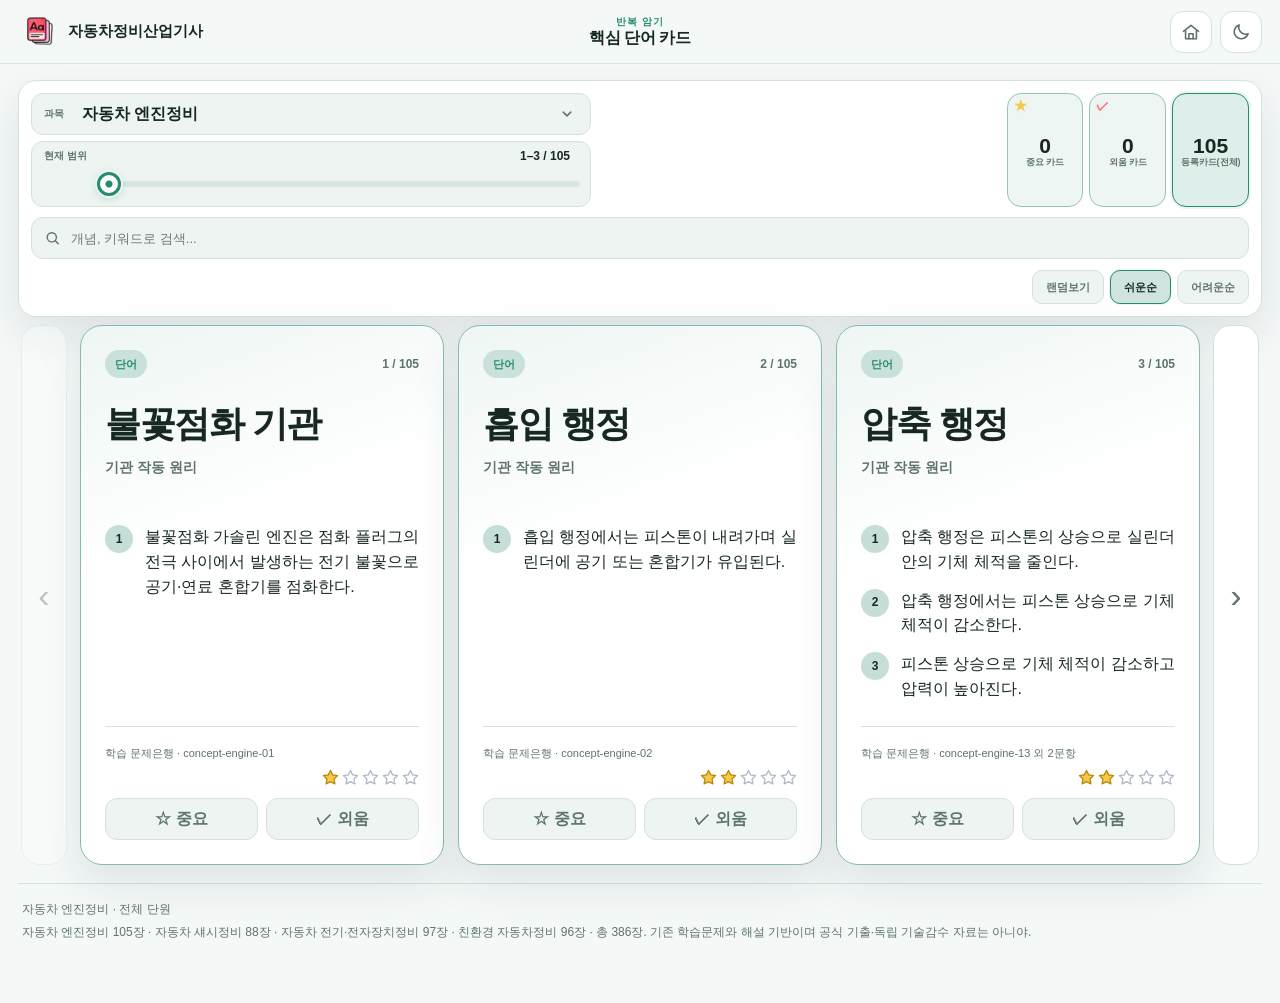
==== core-cards/index.html @ 16fc5773 "Add 386 source-linked automotive core word cards using reference study UI" ====
<!doctype html>
<html lang="ko">
<head>
  <meta charset="utf-8" />
  <meta name="viewport" content="width=device-width, initial-scale=1" />
  <meta name="theme-color" content="#f4f8f7" />
  <script>
  (() => {
    const key='automotiveQuizThemeV1';
    try {
      const saved=JSON.parse(localStorage.getItem(key)||'null');
      const theme=(saved==='dark'||saved==='light')?saved:(matchMedia('(prefers-color-scheme: dark)').matches?'dark':'light');
      document.documentElement.dataset.theme=theme;
      document.documentElement.style.colorScheme=theme;
      document.querySelector('meta[name="theme-color"]')?.setAttribute('content',theme==='dark'?'#101b19':'#f4f8f7');
    } catch (_) { document.documentElement.dataset.theme='light'; }
  })();
  </script>
  <link rel="icon" type="image/png" href="../assets/automotive-icon.png" />
  <title>핵심 단어 카드 | 자동차정비산업기사</title>
  <link rel="stylesheet" href="cards.css?v=1" />
</head>
<body>
  <header class="card-appbar">
    <a class="brand-link" href="../index.html" aria-label="기출문제 홈으로">
      <img src="../assets/core-card-icon.png?v=2.30" alt="" aria-hidden="true" />
      <span><strong>자동차정비산업기사</strong></span>
    </a>
    <div class="appbar-page-title" aria-label="반복 암기 핵심 단어 카드">
      <span>반복 암기</span>
      <strong>핵심 단어 카드</strong>
    </div>
    <div class="appbar-actions">
      <a class="home-btn" href="../index.html" aria-label="홈으로" title="홈으로">
        <svg class="home-icon" viewBox="0 0 24 24" aria-hidden="true">
          <path d="M3 11.2 12 4l9 7.2"/>
          <path d="M5.5 10.5V20h13v-9.5"/>
          <path d="M9.5 20v-6h5v6"/>
        </svg>
      </a>
      <button id="themeToggleBtn" class="theme-toggle-btn" type="button" aria-label="다크모드 켜기" title="다크모드 켜기" aria-pressed="false">
        <svg class="theme-icon theme-icon-moon" viewBox="0 0 24 24" aria-hidden="true"><path d="M20.5 14.2A8.5 8.5 0 0 1 9.8 3.5 8.5 8.5 0 1 0 20.5 14.2Z"/></svg>
        <svg class="theme-icon theme-icon-sun" viewBox="0 0 24 24" aria-hidden="true"><circle cx="12" cy="12" r="4"/><path d="M12 2v2M12 20v2M4.93 4.93l1.42 1.42M17.65 17.65l1.42 1.42M2 12h2M20 12h2M4.93 19.07l1.42-1.42M17.65 6.35l1.42-1.42"/></svg>
      </button>
    </div>
  </header>
  <main class="card-shell">
    <section class="card-controls" aria-label="핵심 단어 카드 필터">
      <div class="overview-row">
        <div class="scope-stack">
          <div class="scope-box subject-field">
            <span id="subjectLabel">과목</span>
            <div id="subjectPicker" class="subject-picker">
              <button
                id="subjectButton"
                class="subject-button"
                type="button"
                aria-haspopup="listbox"
                aria-expanded="false"
                aria-controls="subjectMenu"
                aria-labelledby="subjectLabel subjectButtonText"
              >
                <span id="subjectButtonText">자동차 엔진정비</span>
                <svg class="subject-chevron" viewBox="0 0 24 24" aria-hidden="true">
                  <path d="m7 9.5 5 5 5-5"></path>
                </svg>
              </button>
              <div id="subjectMenu" class="subject-menu" role="listbox" aria-labelledby="subjectLabel" hidden></div>
            </div>
          </div>
          <div class="scope-box progress-box">
            <span>현재 범위</span>
            <strong id="rangeText" aria-live="polite">1 / 105</strong>
            <div class="progress-seek">
              <div class="progress-track" aria-hidden="true"><span id="progressFill"></span></div>
              <input id="progressSlider" class="progress-slider" type="range"
                min="1" max="105" step="1" value="1"
                aria-label="현재 범위 빠른 이동" aria-describedby="progressHint"
                aria-valuetext="1 / 105" />
              <output id="progressPreview" class="progress-preview" for="progressSlider" hidden></output>
              <span id="progressHint" class="sr-only">드래그하거나 트랙을 눌러 이동. 화살표 키로 페이지 이동, Home과 End로 처음과 끝 이동.</span>
            </div>
          </div>
        </div>

        <div class="hero-stats" aria-label="카드 상태 요약">
          <button id="importantStatBtn" class="hero-badge hero-stat-btn important-stat" type="button" aria-pressed="false">
            <span class="hero-stat-icon" aria-hidden="true">★</span>
            <strong id="importantCount">0</strong><span>중요 카드</span>
          </button>
          <button id="memorizedStatBtn" class="hero-badge hero-stat-btn memorized-stat" type="button" aria-pressed="false">
            <span class="hero-stat-icon" aria-hidden="true">✓</span>
            <strong id="memorizedCount">0</strong><span>외움 카드</span>
          </button>
          <button id="registeredStatBtn" class="hero-badge hero-stat-btn registered-stat" type="button" aria-pressed="true">
            <strong id="heroCount">105</strong><span>등록카드(전체)</span>
          </button>
        </div>
      </div>

      <div id="searchField" class="search-field">
        <label class="search-input-wrap" for="cardSearch">
          <svg class="search-icon" viewBox="0 0 24 24" aria-hidden="true">
            <circle cx="11" cy="11" r="6.5"></circle>
            <path d="m16 16 4 4"></path>
          </svg>
          <span class="sr-only">카드 검색</span>
          <input
            id="cardSearch"
            type="search"
            placeholder="개념, 키워드로 검색..."
            autocomplete="off"
            role="combobox"
            aria-autocomplete="list"
            aria-expanded="false"
            aria-controls="searchPanel"
          />
        </label>
        <div id="searchPanel" class="search-panel" hidden>
          <section id="searchCategorySection" class="search-panel-section" aria-labelledby="searchCategoryTitle">
            <div class="search-panel-heading">
              <strong id="searchCategoryTitle">카테고리</strong>
              <span>눌러서 바로 보기</span>
            </div>
            <div id="searchCategoryList" class="search-category-list"></div>
          </section>
          <section id="searchSuggestSection" class="search-panel-section" aria-labelledby="searchSuggestTitle">
            <div class="search-panel-heading">
              <strong id="searchSuggestTitle">추천 키워드</strong>
              <span>입력하면 자동완성</span>
            </div>
            <div id="searchSuggestions" class="search-suggestions" role="listbox"></div>
          </section>
        </div>
      </div>

      <div class="order-controls" role="group" aria-label="카드 보기 순서">
        <button id="randomOrderBtn" class="order-btn" type="button" aria-pressed="false">랜덤보기</button>
        <button id="easyOrderBtn" class="order-btn active" type="button" aria-pressed="true">쉬운순</button>
        <button id="hardOrderBtn" class="order-btn" type="button" aria-pressed="false">어려운순</button>
      </div>
    </section>
    <section class="card-stage" aria-label="핵심 단어 카드">
      <button id="prevBtn" class="stage-nav prev" type="button" aria-label="이전 카드"><span class="stage-nav-icon" aria-hidden="true">‹</span></button>
      <div id="cardGrid" class="core-card-grid"></div>
      <button id="nextBtn" class="stage-nav next" type="button" aria-label="다음 카드"><span class="stage-nav-icon" aria-hidden="true">›</span></button>
    </section>
    <div id="mobileDots" class="mobile-dots" aria-hidden="true"></div>
    <footer class="card-footer">
      <p id="statusText">자동차 엔진정비 · 전체 단원</p>
      <p>자동차 엔진정비 105장 · 자동차 섀시정비 88장 · 자동차 전기·전자장치정비 97장 · 친환경 자동차정비 96장 · 총 386장. 기존 학습문제와 해설 기반이며 공식 기출·독립 기술감수 자료는 아니야.</p>
    </footer>
  </main>
  <script src="data.js?v=1"></script>
  <script src="cards.js?v=1"></script>
</body>
</html>
---- core-cards/cards.css ----
:root{
  --bg:#f5f7fb;--surface:#fff;--surface2:#f0f3f8;--text:#161b22;--muted:#697386;--line:#dfe4ec;
  --primary:#6f72e8;--primary2:#5559cf;--accent:#8174ff;--blueSoft:#edf0ff;--bad:#d94141;--badSoft:#fff0f0;
  --menuBg:#fff;--menuHover:#f0f3f8;--menuSelected:#e7eaff;--menuDisabled:#5b6575;
  --shadow:0 18px 46px rgba(27,39,65,.10);font-family:-apple-system,BlinkMacSystemFont,"Segoe UI","Noto Sans KR",sans-serif
}
:root[data-theme="dark"]{color-scheme:dark;--bg:#080d18;--surface:#111a2b;--surface2:#18243a;--text:#eef2ff;--muted:#98a7bd;--line:#2a3852;--primary:#6f8cff;--primary2:#5574e8;--accent:#8174ff;--blueSoft:#1b2a4a;--bad:#ff6673;--badSoft:#351923;--menuBg:#111a2b;--menuHover:#1c2940;--menuSelected:#25345c;--menuDisabled:#a7b4c7;--shadow:0 18px 46px rgba(0,0,0,.34)}
*{box-sizing:border-box} html,body{margin:0;min-height:100%;background:var(--bg);color:var(--text)} body{transition:background-color .18s ease,color .18s ease}
button,input,select,a{font:inherit} button{cursor:pointer} button:disabled{cursor:default;opacity:.38} a{color:inherit}
.sr-only{position:absolute;width:1px;height:1px;padding:0;margin:-1px;overflow:hidden;clip:rect(0,0,0,0);white-space:nowrap;border:0}
.card-appbar{
  position:sticky;top:0;z-index:50;min-height:64px;
  display:grid;grid-template-columns:minmax(0,1fr) auto minmax(0,1fr);align-items:center;gap:16px;
  padding:8px max(18px,calc((100vw - 1440px)/2));
  border-bottom:1px solid color-mix(in srgb,var(--line) 85%,transparent);
  background:color-mix(in srgb,var(--bg) 88%,transparent);
  -webkit-backdrop-filter:blur(16px);backdrop-filter:blur(16px)
}
.brand-link{justify-self:start;display:flex;align-items:center;gap:10px;text-decoration:none;min-width:0}
.brand-link img{width:40px;height:40px;object-fit:contain}
.brand-link span{display:block;min-width:0}
.brand-link strong{display:block;font-size:15px;white-space:nowrap}
.appbar-page-title{justify-self:center;display:grid;place-items:center;gap:1px;text-align:center;line-height:1.15}
.appbar-page-title span{color:var(--accent);font-size:10px;font-weight:900;letter-spacing:.1em}
.appbar-page-title strong{font-size:16px;white-space:nowrap;letter-spacing:-.03em}
.appbar-actions{justify-self:end;display:flex;align-items:center;gap:8px}
.home-btn,.theme-toggle-btn{min-height:42px;border:1px solid var(--line);border-radius:13px;background:var(--surface);color:var(--text);display:inline-flex;align-items:center;justify-content:center;text-decoration:none;font-weight:800}
.home-btn{width:42px;min-width:42px;padding:0;color:var(--muted)}.theme-toggle-btn{width:42px;min-width:42px;padding:0;display:inline-grid;place-items:center;color:var(--muted)}
.theme-toggle-btn:hover,.home-btn:hover{border-color:var(--accent);color:var(--accent);background:var(--surface2)}
.home-icon{width:20px;height:20px;fill:none;stroke:currentColor;stroke-width:1.9;stroke-linecap:round;stroke-linejoin:round}
.theme-icon{grid-area:1/1;width:20px;height:20px;fill:none;stroke:currentColor;stroke-width:1.9;stroke-linecap:round;stroke-linejoin:round}
.theme-icon-sun{display:none}:root[data-theme="dark"] .theme-icon-moon{display:none}:root[data-theme="dark"] .theme-icon-sun{display:block}

.card-shell{width:min(1440px,calc(100% - 36px));margin:0 auto;padding:16px 0 60px}
.card-controls{display:grid;gap:10px;padding:12px;border:1px solid var(--line);border-radius:18px;background:var(--surface);box-shadow:var(--shadow)}
.overview-row{display:flex;align-items:stretch;justify-content:space-between;gap:clamp(10px,6vw,96px)}
.scope-stack{flex:1 1 480px;max-width:560px;min-width:0;display:grid;gap:6px}
.scope-box{min-height:42px;border:1px solid var(--line);border-radius:12px;background:var(--surface2)}
.subject-field{position:relative;display:grid;grid-template-columns:auto minmax(0,1fr);align-items:center;gap:10px;padding:0 8px 0 12px;overflow:visible}
.subject-field>span,.progress-box>span{color:var(--muted);font-size:10px;font-weight:900;white-space:nowrap}
.subject-field:focus-within{border-color:var(--accent);box-shadow:0 0 0 3px color-mix(in srgb,var(--accent) 18%,transparent)}
.subject-picker{position:relative;min-width:0}
.subject-button{width:100%;height:34px;display:grid;grid-template-columns:minmax(0,1fr) 20px;align-items:center;gap:8px;padding:0 4px 0 8px;border:0;background:transparent;color:var(--text);font-weight:800;text-align:left;outline:none}
.subject-button>span{overflow:hidden;text-overflow:ellipsis;white-space:nowrap}
.subject-chevron{width:18px;height:18px;fill:none;stroke:var(--muted);stroke-width:2;stroke-linecap:round;stroke-linejoin:round;transition:transform .15s ease,stroke .15s ease}
.subject-picker.open .subject-chevron{transform:rotate(180deg);stroke:var(--accent)}
.subject-menu{position:absolute;left:-8px;right:auto;width:min(580px,calc(100vw - 78px));top:calc(100% + 7px);z-index:95;display:grid;gap:3px;max-height:min(420px,58vh);overflow:auto;padding:7px;border:1px solid color-mix(in srgb,var(--accent) 28%,var(--line));border-radius:12px;background:var(--menuBg);box-shadow:0 20px 46px rgba(0,0,0,.24);color:var(--text);overscroll-behavior:contain}
.subject-menu[hidden]{display:none}
.subject-option{width:100%;min-height:40px;display:flex;flex-wrap:wrap;align-items:center;justify-content:space-between;gap:5px 10px;padding:8px 10px;border:1px solid transparent;border-radius:9px;background:transparent;color:var(--text);text-align:left;font-weight:750;line-height:1.3}
.subject-option:hover,.subject-option:focus-visible{background:var(--menuHover);border-color:color-mix(in srgb,var(--accent) 24%,var(--line));outline:none}
.subject-option.active{background:var(--menuSelected);border-color:color-mix(in srgb,var(--accent) 48%,var(--line));color:var(--text)}
.subject-option.disabled{cursor:not-allowed;color:var(--menuDisabled);background:transparent}
.subject-option.disabled:hover{border-color:transparent;background:transparent}
.subject-option-name{min-width:0;flex:1 1 185px;overflow-wrap:anywhere}
.subject-option-counts{display:inline-flex;align-items:center;gap:3px;flex:0 0 auto;margin-left:auto;white-space:nowrap;font-size:11px;font-weight:650;font-variant-numeric:tabular-nums;color:var(--muted)}
.subject-option-count-important{color:#a67a05}
:root[data-theme="dark"] .subject-option-count-important{color:#facc15}
.subject-option-count-memorized{color:var(--muted)}
.subject-option-count-separator{opacity:.7}
.subject-option-status{flex:0 0 auto;padding:2px 6px;border-radius:999px;border:1px solid color-mix(in srgb,var(--menuDisabled) 42%,var(--line));color:var(--menuDisabled);font-size:9px;font-weight:850;white-space:nowrap}
.progress-box{position:relative;display:grid;grid-template-columns:auto 1fr auto;align-items:center;gap:4px 10px;padding:7px 10px 5px 12px}
.progress-box strong{justify-self:end;font-size:12px;font-variant-numeric:tabular-nums}
.progress-seek{position:relative;grid-column:2/4;min-width:0;height:34px;display:flex;align-items:center}
.progress-track{position:absolute;left:0;right:0;top:50%;transform:translateY(-50%);height:6px;overflow:hidden;border-radius:999px;background:color-mix(in srgb,var(--line) 75%,transparent);pointer-events:none}
.progress-track span{display:block;width:0;height:100%;border-radius:inherit;background:linear-gradient(90deg,var(--accent),var(--primary));transition:width .12s linear}
.progress-slider{position:relative;z-index:2;display:block;width:100%;height:40px;margin:0;padding:0;border:0;outline:none;background:transparent;color:var(--accent);appearance:none;-webkit-appearance:none;cursor:grab;touch-action:pan-y}
.progress-slider:active{cursor:grabbing}
.progress-slider:disabled{cursor:default;opacity:.6}
.progress-slider::-webkit-slider-runnable-track{height:6px;background:transparent;border:0}
.progress-slider::-moz-range-track{height:6px;background:transparent;border:0}
.progress-slider::-webkit-slider-thumb{appearance:none;-webkit-appearance:none;width:24px;height:24px;margin-top:-9px;border:3px solid var(--accent);border-radius:50%;background:radial-gradient(circle,var(--accent) 0 3px,var(--surface) 4px);box-shadow:0 0 0 2px var(--surface2),0 2px 9px color-mix(in srgb,var(--accent) 28%,transparent);transition:box-shadow .15s ease,transform .15s ease}
.progress-slider::-moz-range-thumb{width:20px;height:20px;border:3px solid var(--accent);border-radius:50%;background:radial-gradient(circle,var(--accent) 0 3px,var(--surface) 4px);box-shadow:0 0 0 2px var(--surface2),0 2px 9px color-mix(in srgb,var(--accent) 28%,transparent)}
.progress-slider:focus-visible::-webkit-slider-thumb,.progress-slider:hover:not(:disabled)::-webkit-slider-thumb{box-shadow:0 0 0 5px color-mix(in srgb,var(--accent) 22%,transparent),0 2px 9px color-mix(in srgb,var(--accent) 25%,transparent)}
.progress-slider:focus-visible::-moz-range-thumb,.progress-slider:hover:not(:disabled)::-moz-range-thumb{box-shadow:0 0 0 5px color-mix(in srgb,var(--accent) 22%,transparent),0 2px 9px color-mix(in srgb,var(--accent) 25%,transparent)}
.progress-preview{position:absolute;z-index:3;bottom:calc(100% - 1px);left:clamp(32px,var(--seek-percent,0%),calc(100% - 32px));transform:translateX(-50%);padding:5px 9px;border:1px solid var(--accent);border-radius:8px;background:var(--surface);color:var(--text);font-size:11px;font-weight:850;white-space:nowrap;font-variant-numeric:tabular-nums;box-shadow:var(--shadow);pointer-events:none}
.progress-preview[hidden]{display:none}

.hero-stats{flex:0 0 auto;display:grid;grid-template-columns:repeat(3,clamp(56px,6vw,80px));gap:6px;align-items:stretch}
.hero-badge{
  position:relative;min-width:0;min-height:90px;display:grid;place-items:center;align-content:center;gap:1px;
  padding:8px 5px 6px;border:1px solid color-mix(in srgb,var(--accent) 35%,var(--line));
  border-radius:14px;background:color-mix(in srgb,var(--accent) 8%,var(--surface));color:var(--text)
}
.hero-badge strong{font-size:21px;line-height:1}
.hero-badge>span:not(.hero-stat-icon){color:var(--muted);font-size:9px;font-weight:850;line-height:1.15;text-align:center;word-break:keep-all}
.hero-stat-btn{appearance:none;text-align:center;transition:transform .15s ease,border-color .15s ease,background .15s ease,box-shadow .15s ease}
.hero-stat-btn:hover{transform:translateY(-1px);border-color:var(--accent);box-shadow:0 10px 26px color-mix(in srgb,var(--accent) 12%,transparent)}
.hero-stat-btn.active,.hero-stat-btn[aria-pressed="true"]{border-color:var(--accent);background:color-mix(in srgb,var(--accent) 15%,var(--surface));box-shadow:0 0 0 2px color-mix(in srgb,var(--accent) 9%,transparent)}
.hero-stat-icon{position:absolute;left:6px;top:5px;font-size:13px;font-weight:950;line-height:1}
.important-stat .hero-stat-icon{color:#f5c84b;text-shadow:0 0 10px rgba(245,200,75,.18)}
.memorized-stat .hero-stat-icon{color:#ff6673;text-shadow:0 0 10px rgba(255,102,115,.18)}

.search-field{position:relative;display:block;z-index:35}
.search-input-wrap{position:relative;display:block}
.search-icon{position:absolute;left:13px;top:50%;width:17px;height:17px;transform:translateY(-50%);fill:none;stroke:var(--muted);stroke-width:2;stroke-linecap:round;pointer-events:none}
.search-field input{width:100%;height:42px;padding:0 42px 0 39px;border:1px solid var(--line);border-radius:12px;background:var(--surface2);color:var(--text);outline:none;font-size:13px}
.search-field input:focus{border-color:var(--accent);box-shadow:0 0 0 3px color-mix(in srgb,var(--accent) 18%,transparent)}
.search-panel{position:absolute;left:0;right:0;top:calc(100% + 7px);z-index:80;max-height:min(460px,62vh);overflow:auto;padding:12px;border:1px solid color-mix(in srgb,var(--accent) 30%,var(--line));border-radius:16px;background:color-mix(in srgb,var(--surface) 96%,var(--bg));box-shadow:0 22px 50px rgba(0,0,0,.24);overscroll-behavior:contain}
.search-panel[hidden]{display:none}
.search-panel-section+.search-panel-section{margin-top:13px;padding-top:12px;border-top:1px solid var(--line)}
.search-panel-section[hidden]{display:none}
.search-panel-section.searching{margin-top:0;padding-top:0;border-top:0}
.search-panel-heading{display:flex;align-items:center;justify-content:space-between;gap:12px;margin:0 2px 8px}
.search-panel-heading strong{font-size:11px}
.search-panel-heading span{color:var(--muted);font-size:9px;font-weight:750}
.search-category-list{display:flex;flex-wrap:wrap;gap:6px}
.search-category-chip{min-height:34px;padding:0 11px;border:1px solid var(--line);border-radius:999px;background:var(--surface2);color:var(--muted);font-size:11px;font-weight:850}
.search-category-chip:hover,.search-category-chip.active{border-color:var(--accent);background:color-mix(in srgb,var(--accent) 14%,var(--surface2));color:var(--text)}
.search-suggestions{display:grid;gap:3px}
.search-suggestion{width:100%;min-height:48px;display:grid;grid-template-columns:30px minmax(0,1fr);align-items:center;gap:8px;padding:6px 9px;border:0;border-radius:10px;background:transparent;color:var(--text);text-align:left}
.search-suggestion:hover,.search-suggestion.active{background:color-mix(in srgb,var(--accent) 12%,var(--surface2))}
.search-suggestion-icon{display:grid;place-items:center;width:26px;height:26px;border-radius:8px;background:var(--surface2);color:var(--muted);font-size:16px}
.search-suggestion-text{display:grid;gap:2px;min-width:0}
.search-suggestion-text strong{overflow:hidden;text-overflow:ellipsis;white-space:nowrap;font-size:12px}
.search-suggestion-text small{overflow:hidden;text-overflow:ellipsis;white-space:nowrap;color:var(--muted);font-size:9px}
.search-suggestion-empty{margin:0;padding:15px 8px;color:var(--muted);font-size:11px;text-align:center}
.order-controls{display:flex;justify-content:flex-end;gap:6px;padding-top:1px}
.order-btn{min-height:34px;padding:0 13px;border:1px solid var(--line);border-radius:10px;background:var(--surface2);color:var(--muted);font-size:11px;font-weight:850}
.order-btn:hover{border-color:var(--accent);color:var(--accent)}
.order-btn.active,.order-btn[aria-pressed="true"]{border-color:var(--accent);background:color-mix(in srgb,var(--accent) 15%,var(--surface2));color:var(--text);box-shadow:0 0 0 1px color-mix(in srgb,var(--accent) 8%,transparent)}
.card-stage{position:relative;display:grid;grid-template-columns:52px minmax(0,1fr) 52px;align-items:stretch;gap:10px;margin-top:8px}.core-card-grid{display:grid;grid-template-columns:1fr;gap:14px;min-width:0}.stage-nav{position:relative;align-self:stretch;justify-self:center;width:46px;height:auto;min-height:0;padding:0;border:1px solid var(--line);border-radius:18px;background:var(--surface);color:var(--muted);box-shadow:none;font-size:34px;line-height:1}
.stage-nav-icon{position:absolute;top:min(50%,300px);left:50%;transform:translate(-50%,-50%);pointer-events:none}
.stage-nav:focus-visible{outline:3px solid var(--accent);outline-offset:3px}.stage-nav:hover:not(:disabled){border-color:var(--accent);color:var(--accent);background:var(--surface2)}
.core-card{min-height:520px;display:flex;flex-direction:column;overflow:hidden;padding:24px;border:1px solid color-mix(in srgb,var(--accent) 44%,var(--line));border-radius:22px;background:linear-gradient(160deg,color-mix(in srgb,var(--accent) 8%,var(--surface)) 0%,var(--surface) 38%,var(--surface) 100%);box-shadow:var(--shadow)}
.card-topline{display:flex;align-items:center;justify-content:space-between;gap:10px}.card-tag{display:inline-flex;align-items:center;min-height:28px;padding:0 10px;border-radius:999px;background:color-mix(in srgb,var(--accent) 18%,var(--surface2));color:var(--accent);font-size:11px;font-weight:900}.card-index{color:var(--muted);font-size:12px;font-weight:800;font-variant-numeric:tabular-nums}
.core-card h2{margin:22px 0 8px;font-size:clamp(27px,3vw,36px);letter-spacing:-.04em}.card-aliases{min-height:46px;margin:0;color:var(--muted);font-size:14px;font-weight:700;line-height:1.55}.card-bullets{display:grid;gap:14px;margin:22px 0 0;padding:0;list-style:none;counter-reset:item}.card-bullets li{display:grid;grid-template-columns:30px minmax(0,1fr);gap:10px;align-items:start;font-size:16px;line-height:1.55}.card-bullets li::before{content:counter(item);counter-increment:item;display:grid;place-items:center;width:28px;height:28px;border-radius:50%;background:color-mix(in srgb,var(--accent) 20%,var(--surface2));color:var(--text);font-size:12px;font-weight:900}
.card-formula{margin-top:18px;padding:13px 14px;border:1px solid color-mix(in srgb,var(--accent) 35%,var(--line));border-radius:14px;background:color-mix(in srgb,var(--accent) 7%,var(--surface2));display:grid;gap:6px}
.card-formula span{color:var(--accent);font-size:10px;font-weight:900;letter-spacing:.08em}
.card-formula strong{font-size:15px;line-height:1.55;word-break:keep-all}
.card-visual{margin-top:18px;min-height:150px;display:grid;place-items:center;padding:8px;border:1px solid var(--line);border-radius:16px;background:color-mix(in srgb,var(--surface2) 84%,transparent);color:var(--text)}
.card-visual svg{display:block;width:min(100%,300px);height:auto;overflow:visible}
.visual-legend{width:100%;display:flex;flex-wrap:wrap;justify-content:center;gap:5px 7px;margin-top:6px;padding-top:9px;border-top:1px solid color-mix(in srgb,var(--line) 78%,transparent)}
.visual-legend-item{display:inline-flex;align-items:center;gap:4px;min-height:24px;padding:3px 7px;border-radius:8px;background:color-mix(in srgb,var(--surface) 72%,transparent);color:var(--muted);font-size:10px;line-height:1.3}
.visual-legend-item b{color:var(--text);font-size:10px;font-weight:900;font-style:normal}
.visual-legend-item em{font:inherit;font-style:normal;color:var(--muted)}
.v-axis,.v-boundary{fill:none;stroke:var(--muted);stroke-width:2;stroke-linecap:round;stroke-linejoin:round}
.v-main{fill:none;stroke:var(--accent);stroke-width:4;stroke-linecap:round;stroke-linejoin:round}
.v-alt{fill:none;stroke:var(--primary);stroke-width:3;stroke-linecap:round;stroke-linejoin:round;opacity:.72}
.v-arrow{fill:none;stroke:var(--text);stroke-width:2.2;stroke-linecap:round;stroke-linejoin:round}
.v-web{fill:none;stroke:#f5c84b;stroke-width:2.2;stroke-linecap:round;stroke-linejoin:round}
.v-point{fill:#ff6673;stroke:var(--surface);stroke-width:2}
.v-zone{fill:color-mix(in srgb,var(--accent) 6%,transparent);stroke:var(--accent);stroke-width:1.7}
.z2{opacity:.88}.z3{opacity:.72}.z4{opacity:.56}.z5{opacity:.4}
.v-sector{fill:color-mix(in srgb,var(--accent) 16%,transparent);stroke:var(--accent);stroke-width:1.5}.s2{opacity:.72}.s3{opacity:.52}
.v-core,.v-nucleus{fill:color-mix(in srgb,var(--accent) 45%,var(--surface));stroke:var(--accent);stroke-width:2}
.v-box{fill:color-mix(in srgb,var(--accent) 8%,var(--surface));stroke:var(--accent);stroke-width:1.5}
.v-label,.v-text,.v-note,.v-title,.v-formula,.v-mini{fill:currentColor;font-family:inherit}
.v-civil-box{fill:color-mix(in srgb,var(--accent) 10%,var(--surface));stroke:var(--accent);stroke-width:1.4}
.v-civil-common{fill:color-mix(in srgb,var(--accent) 24%,var(--surface2));stroke:var(--accent);stroke-width:1.1}
.v-civil-object{fill:color-mix(in srgb,#e5b341 18%,var(--surface));stroke:#d4a22d;stroke-width:1.5}
.v-civil-line,.v-civil-dashed,.v-civil-sep,.v-civil-arrowtip{fill:none;stroke:var(--muted);stroke-width:2;stroke-linecap:round;stroke-linejoin:round}
.v-civil-dashed{stroke-dasharray:4 4;stroke:var(--accent)}
.v-civil-arrowtip{stroke:var(--accent)}
.v-civil-sep{opacity:.45;stroke-width:1.1}
.v-civil-text,.v-civil-title,.v-civil-heading,.v-civil-caption{font-family:inherit;fill:currentColor}
.v-civil-heading{font-size:11px;font-weight:900}
.v-civil-text{font-size:10px;font-weight:800}
.v-civil-title{font-size:10px;font-weight:900}
.v-civil-caption{font-size:9.5px;font-weight:750;fill:var(--muted)}
.v-label,.v-note{font-size:11px}.v-text{font-size:12px;font-weight:800}.v-title{font-size:12px;font-weight:900}.v-formula{font-size:15px;font-weight:900}.v-mini{font-size:9px;font-weight:850}
.card-illustration{margin-top:20px;display:flex;justify-content:center}.card-illustration img{max-width:100%;max-height:160px;object-fit:contain}.card-spacer{flex:1 1 auto;min-height:24px}
.card-meta-row{display:flex;flex-wrap:wrap;align-items:center;justify-content:space-between;gap:8px 12px;padding-top:18px;border-top:1px solid var(--line)}
.card-source{flex:1 1 225px;min-width:0;margin:0;color:var(--muted);font-size:11px;line-height:1.5;overflow-wrap:anywhere}
.card-importance{display:inline-flex;align-items:center;gap:3px;flex:0 0 auto;margin-left:auto}
.importance-star{display:block;width:17px;height:17px;fill:none;stroke:var(--muted);stroke-width:1.8;stroke-linecap:round;stroke-linejoin:round}
.importance-star.is-active{stroke:#b88705}
:root[data-theme="light"] .importance-star.is-active{fill:#f5c84b;stroke:#b88705}
:root[data-theme="light"] .importance-star.is-inactive{fill:none;stroke:#aeb7c5;opacity:1}
:root[data-theme="dark"] .importance-star.is-active{stroke:#facc15}
.importance-star.is-inactive{opacity:.55}
.card-actions{display:grid;grid-template-columns:1fr 1fr;gap:8px;margin-top:12px}.card-action{min-height:42px;border:1px solid var(--line);border-radius:12px;background:var(--surface2);color:var(--muted);font-weight:850}.card-action:hover{border-color:var(--accent);color:var(--accent)}.card-action.active{border-color:var(--accent);background:color-mix(in srgb,var(--accent) 16%,var(--surface2));color:var(--text)}
.mobile-dots{display:none;justify-content:center;gap:6px;margin-top:14px}.mobile-dots span{width:7px;height:7px;border-radius:50%;background:var(--line)}.mobile-dots span.active{width:20px;border-radius:999px;background:var(--accent)}
.empty-state{grid-column:1/-1;min-height:380px;display:grid;place-items:center;padding:30px;border:1px dashed var(--line);border-radius:22px;background:var(--surface);color:var(--muted);text-align:center}
.card-footer{margin-top:18px;padding:16px 4px 0;border-top:1px solid var(--line);color:var(--muted);font-size:12px;line-height:1.6}.card-footer p{margin:0}.card-footer p+p{margin-top:4px}
@media(min-width:980px){.core-card-grid{grid-template-columns:repeat(2,minmax(0,1fr))}}@media(min-width:1280px){.core-card-grid{grid-template-columns:repeat(3,minmax(0,1fr))}}@media(max-width:979px){.core-card-grid{grid-template-columns:1fr}}
@media(max-width:760px){
  .card-appbar{min-height:58px;padding:7px 10px;gap:8px}
  .brand-link{gap:7px}.brand-link img{width:34px;height:34px}.brand-link strong{font-size:12px}
  .appbar-page-title span{font-size:8px}.appbar-page-title strong{font-size:13px}
  .home-btn{display:inline-flex;width:38px;min-width:38px;min-height:38px;border-radius:11px}.home-icon{width:18px;height:18px}.theme-toggle-btn{width:38px;min-width:38px;min-height:38px;border-radius:11px}.theme-icon{width:18px;height:18px}
  .card-shell{width:min(100% - 14px,720px);padding:10px 0 44px}
  .card-controls{gap:8px;padding:8px;border-radius:15px}
  .overview-row{gap:8px}
  .scope-stack{flex:1 1 auto;max-width:none;gap:5px}
  .scope-box{min-height:40px;border-radius:11px}
  .subject-field{gap:6px;padding:0 7px 0 9px}
  .subject-field>span,.progress-box>span{font-size:9px}
  .subject-button{height:31px;padding-left:4px;font-size:11px}.subject-menu{left:-7px;right:auto}.subject-option{min-height:38px;font-size:11px}.subject-option-counts{font-size:10px}
  .progress-box{grid-template-columns:auto 1fr auto;gap:5px 7px;padding:6px 7px 5px 9px}
  .progress-box strong{font-size:11px}
  .hero-stats{grid-template-columns:repeat(3,54px);gap:4px}
  .hero-badge{min-height:85px;padding:7px 3px 5px;border-radius:12px}
  .hero-badge strong{font-size:19px}
  .hero-badge>span:not(.hero-stat-icon){font-size:8px}
  .hero-stat-icon{left:5px;top:4px;font-size:12px}
  .search-field input{height:40px;font-size:12px}
  .search-panel{top:calc(100% + 5px);max-height:58vh;padding:10px;border-radius:13px}
  .search-category-list{gap:5px}.search-category-chip{min-height:31px;padding:0 9px;font-size:10px}
  .order-controls{display:grid;grid-template-columns:repeat(3,1fr);gap:5px}.order-btn{min-height:32px;padding:0 5px;font-size:10px}
  .search-suggestion{min-height:44px;padding:5px 7px}.search-suggestion-text strong{font-size:11px}.search-suggestion-text small{font-size:8px}
  .card-stage{grid-template-columns:1fr;margin-top:6px}
  .stage-nav{position:fixed;z-index:40;bottom:16px;width:52px;height:52px;min-height:0;border-radius:16px;box-shadow:var(--shadow)}
  .stage-nav-icon{top:50%}
  .stage-nav.prev{left:16px}.stage-nav.next{right:16px}
  .core-card{min-height:calc(100dvh - 245px);padding:20px 18px;border-radius:20px}
  .core-card h2{font-size:30px}.card-aliases{min-height:0}.card-bullets li{font-size:16px}
  .visual-legend{gap:4px 5px;margin-top:5px;padding-top:7px}.visual-legend-item{min-height:22px;padding:3px 6px;font-size:9px}.visual-legend-item b{font-size:9px}
  .mobile-dots{display:flex}.card-footer{padding-bottom:62px}
}
@media(max-width:430px){
  .card-appbar{grid-template-columns:minmax(0,1fr) auto auto}
  .brand-link strong{font-size:11px}.appbar-page-title{padding:0 2px}.appbar-page-title strong{font-size:12px}
  .appbar-page-title span{font-size:7px}
  .card-shell{width:calc(100% - 10px)}
  .overview-row{gap:6px}
  .scope-stack{min-width:0}
  .hero-stats{grid-template-columns:repeat(3,50px);gap:3px}
  .hero-badge{min-height:82px;padding:7px 2px 4px;border-radius:11px}
  .hero-badge strong{font-size:18px}.hero-badge>span:not(.hero-stat-icon){font-size:7.5px}
  .scope-box{min-height:38px}.subject-field{padding-left:7px}.subject-button{font-size:10px}.subject-option{font-size:10px;padding:9px 8px}.subject-option-counts{font-size:9px;gap:2px}
  .progress-box{padding-left:7px}.progress-box strong{font-size:10px}
  .search-field input{height:38px}
  .core-card{min-height:520px}
}
@media(prefers-reduced-motion:reduce){*{scroll-behavior:auto!important;transition:none!important}}

/* Automotive theme; layout and interactions follow the real-estate core-card reference. */
:root{--bg:#f4f8f7;--surface:#fff;--surface2:#edf4f1;--text:#172822;--muted:#5e746a;--line:#d3e2db;--primary:#258c73;--primary2:#166b55;--accent:#258c73;--blueSoft:#e2f3ed;--menuBg:#fff;--menuHover:#edf4f1;--menuSelected:#d9eee5}
:root[data-theme="dark"]{--bg:#101b19;--surface:#192723;--surface2:#223832;--text:#edf7f3;--muted:#a4bcb4;--line:#344a42;--primary:#59c9ab;--primary2:#80dabe;--accent:#59c9ab;--blueSoft:#264239;--menuBg:#192723;--menuHover:#223832;--menuSelected:#29493d}
.card-aliases{color:var(--muted)}.card-source{overflow-wrap:anywhere}.card-bullets{overflow-wrap:anywhere}
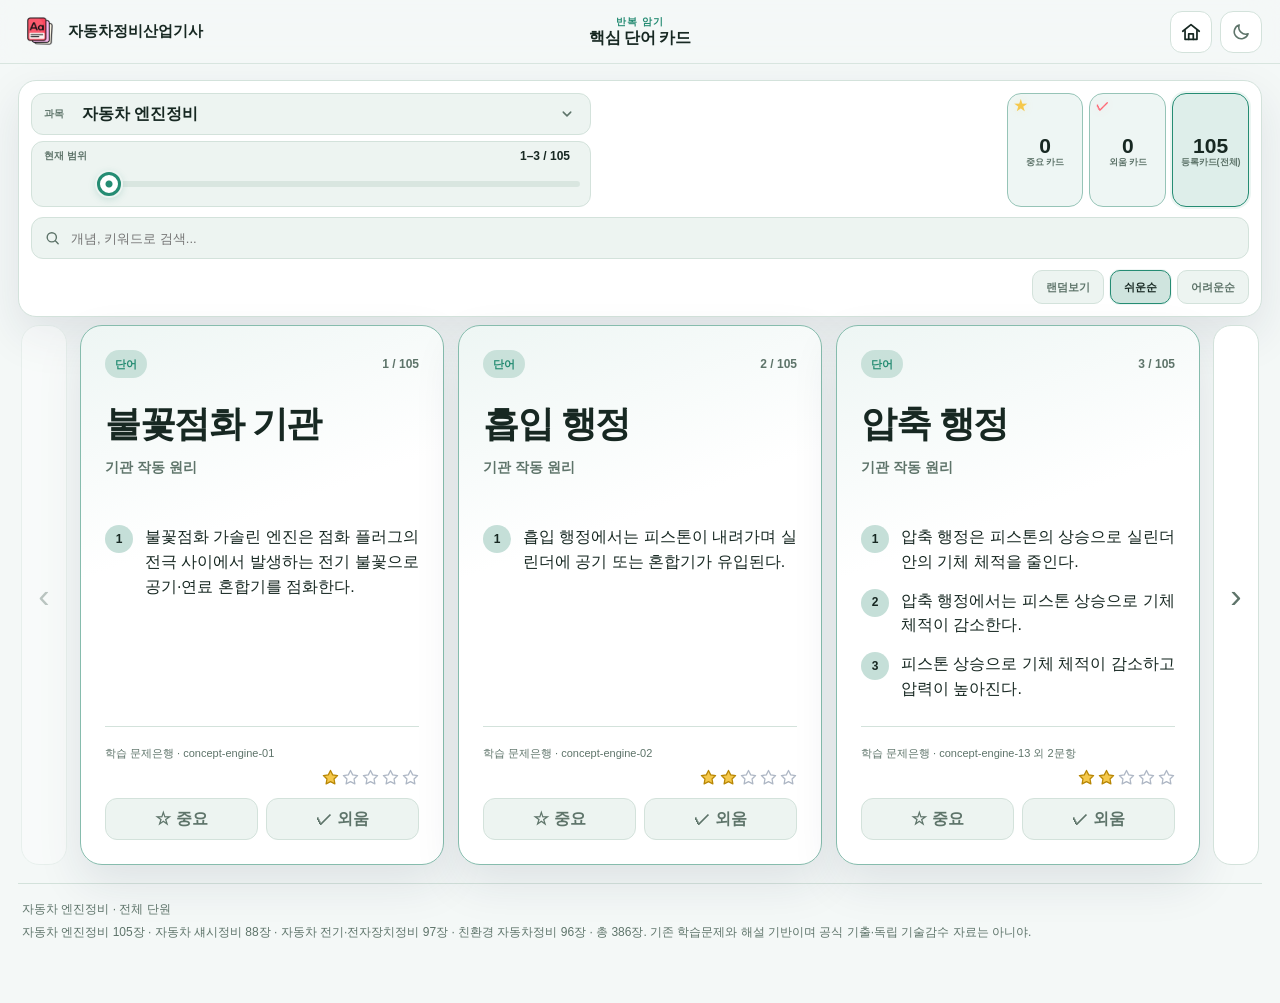
==== commit 29128e7b: "Unify home icon navigation and add 20 hand-note study schematics" ====
--- a/core-cards/index.html
+++ b/core-cards/index.html
@@ -19,6 +19,7 @@
   <link rel="icon" type="image/png" href="../assets/automotive-icon.png" />
   <title>핵심 단어 카드 | 자동차정비산업기사</title>
   <link rel="stylesheet" href="cards.css?v=1" />
+  <link rel="stylesheet" href="../assets/home-nav.css?v=1">
 </head>
 <body>
   <header class="card-appbar">
@@ -31,12 +32,8 @@
       <strong>핵심 단어 카드</strong>
     </div>
     <div class="appbar-actions">
-      <a class="home-btn" href="../index.html" aria-label="홈으로" title="홈으로">
-        <svg class="home-icon" viewBox="0 0 24 24" aria-hidden="true">
-          <path d="M3 11.2 12 4l9 7.2"/>
-          <path d="M5.5 10.5V20h13v-9.5"/>
-          <path d="M9.5 20v-6h5v6"/>
-        </svg>
+      <a class="home-btn unified-home" href="../index.html" aria-label="홈으로" title="홈으로">
+        <svg class="home-icon" viewBox="0 0 24 24" aria-hidden="true" focusable="false"><path d="M3 11.2 12 4l9 7.2"/><path d="M5.5 10.5V20h13v-9.5"/><path d="M9.5 20v-6h5v6"/></svg>
       </a>
       <button id="themeToggleBtn" class="theme-toggle-btn" type="button" aria-label="다크모드 켜기" title="다크모드 켜기" aria-pressed="false">
         <svg class="theme-icon theme-icon-moon" viewBox="0 0 24 24" aria-hidden="true"><path d="M20.5 14.2A8.5 8.5 0 0 1 9.8 3.5 8.5 8.5 0 1 0 20.5 14.2Z"/></svg>
--- a/assets/home-nav.css
+++ b/assets/home-nav.css
@@ -0,0 +1,6 @@
+/* Shared icon-only navigation, with the existing core-card house silhouette. */
+.unified-home:not(.hidden){display:inline-flex;align-items:center;justify-content:center;box-sizing:border-box;width:42px;min-width:42px;height:42px;min-height:42px;flex:0 0 42px;padding:0;border:1px solid var(--line);border-radius:12px;background:var(--surface);color:var(--text);text-decoration:none}
+.unified-home .home-icon{display:block;width:22px;height:22px;fill:none;stroke:currentColor;stroke-width:1.9;stroke-linecap:round;stroke-linejoin:round;flex:none}
+.unified-home:hover{color:var(--primary);border-color:var(--primary)}
+.unified-home:focus-visible{outline:2px solid var(--primary);outline-offset:2px}
+@media(max-width:820px){.unified-home:not(.hidden){width:38px;min-width:38px;height:38px;min-height:38px;flex-basis:38px;border-radius:11px}.unified-home .home-icon{width:20px;height:20px}.topbar-actions #homeBtn.unified-home{width:38px;min-width:38px;height:36px;min-height:36px;padding:0;justify-self:end}}
